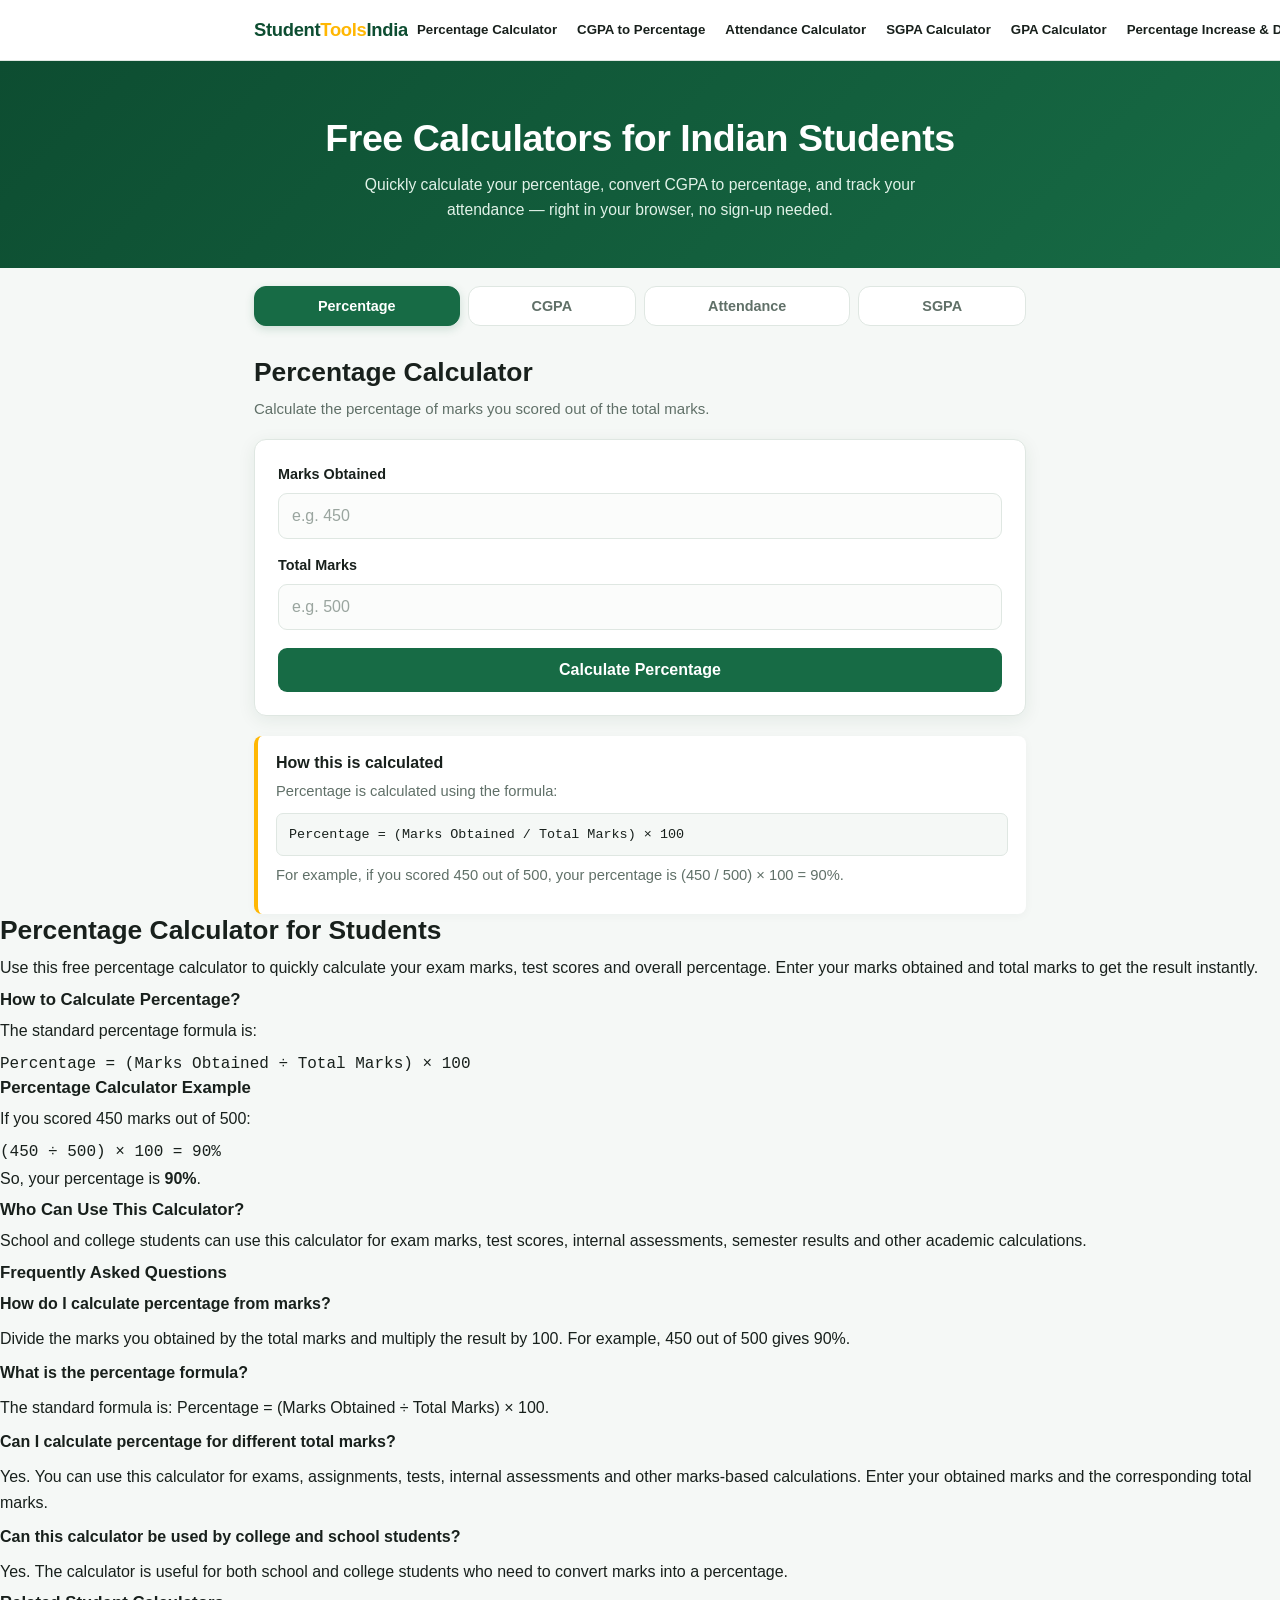
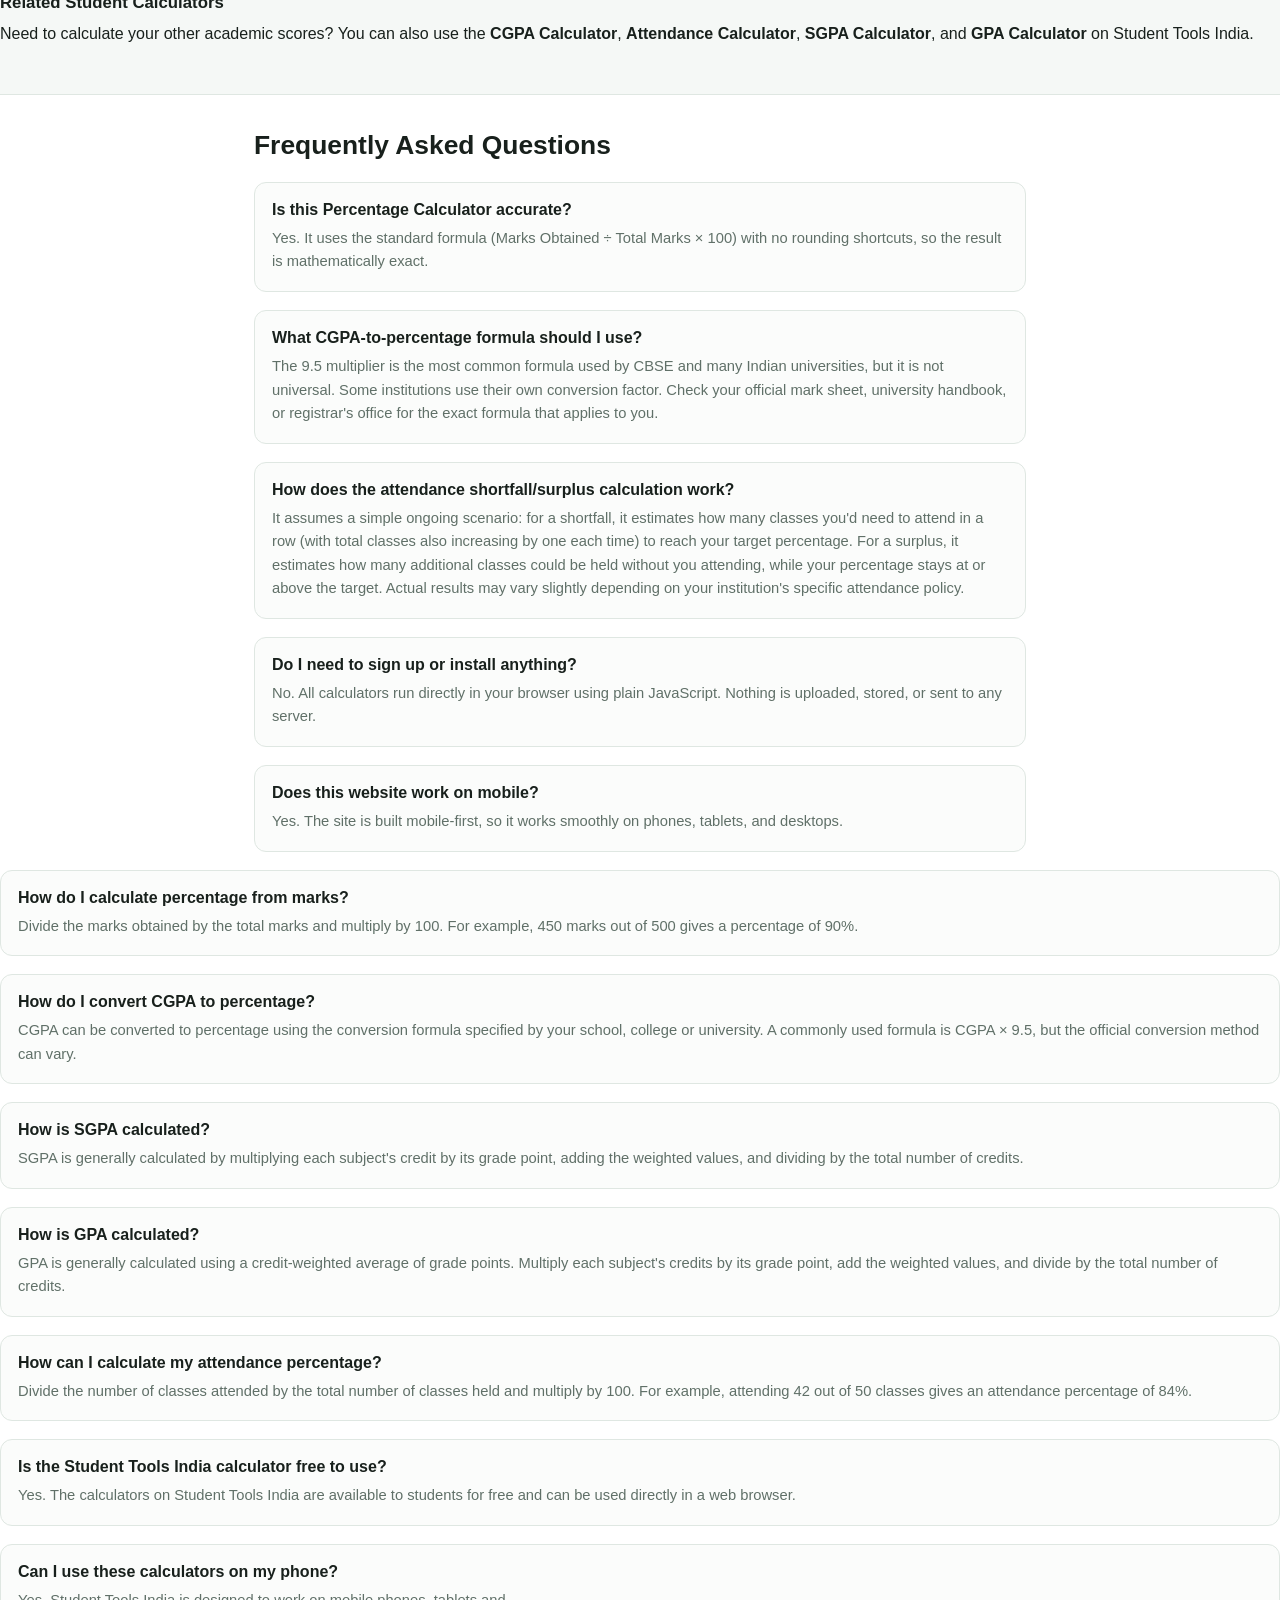
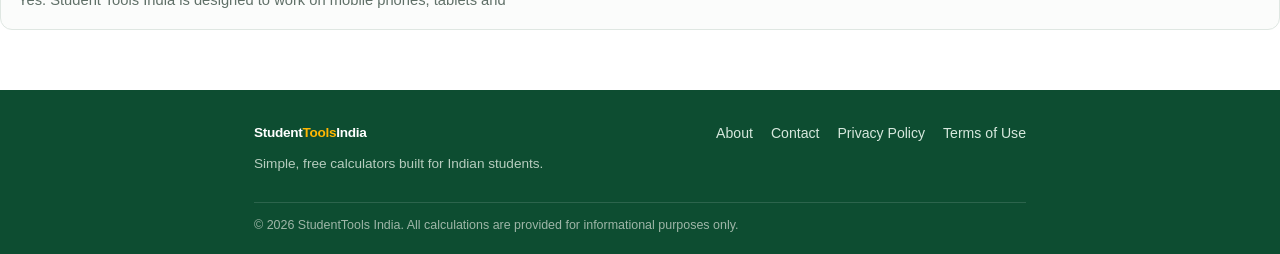
==== index.html @ c5278d35 "Add FAQs for percentage and GPA calculations Added FAQs on calculating percentages, CGPA, SGPA, GPA," ====
<!DOCTYPE html>
<html lang="en-IN">
  <!-- Google tag (gtag.js) -->
<script async src="https://www.googletagmanager.com/gtag/js?id=G-XETMCBKCVT"></script>
<script>
  window.dataLayer = window.dataLayer || [];
  function gtag(){dataLayer.push(arguments);}
  gtag('js', new Date());

  gtag('config', 'G-XETMCBKCVT');
</script>
<head>
<meta charset="UTF-8">

<meta name="google-site-verification" content="F20VXo4hJnW_EpJLJcEyKfbyJZpndtFeWtRiWm5SD2k">

<title>Student Tools India - Free Percentage, CGPA & Attendance Calculators</title>

<meta name="description" content="Free online calculators for Indian students: Percentage Calculator, CGPA to Percentage Calculator, Attendance Calculator, SGPA Calculator and GPA Calculator. Fast, accurate and mobile-friendly.">

<meta name="keywords" content="percentage calculator, CGPA calculator, CGPA to percentage, attendance calculator, SGPA calculator, GPA calculator, student tools India">

<meta name="author" content="StudentTools India">

<meta name="robots" content="index, follow">

<meta name="viewport" content="width=device-width, initial-scale=1.0">

<link rel="canonical" href="https://pawandasilawaymaker.github.io/Studenttools-India/">

<link rel="stylesheet" href="style.css?v=2">

<meta property="og:title" content="Student Tools India - Free Student Calculators">
<meta property="og:description" content="Free Percentage, CGPA, Attendance, SGPA and GPA Calculators for Indian students.">
<meta property="og:type" content="website">
<meta property="og:url" content="https://pawandasilawaymaker.github.io/Studenttools-India/">

</head>

<body>

<header class="site-header">
  <div class="container header-inner">

    <a href="#top" class="logo">
      Student<span>Tools</span>India
    </a>

    <button class="menu-toggle" id="menuToggle" aria-label="Open navigation menu" aria-expanded="false">
      <span></span>
      <span></span>
      <span></span>
    </button>

    <nav class="main-nav" id="mainNav">

      <a href="#percentage" class="nav-link" data-tool="percentage">
        Percentage Calculator
      </a>

      <a href="#cgpa" class="nav-link" data-tool="cgpa">
        CGPA to Percentage
      </a>

      <a href="#attendance" class="nav-link" data-tool="attendance">
        Attendance Calculator
      </a>

      <a href="#sgpa" class="nav-link" data-tool="sgpa">
        SGPA Calculator
      </a>

      <a href="#gpa" class="nav-link" data-tool="gpa">
        GPA Calculator
      </a>

      <a href="#percent-change" class="nav-link" data-tool="percent-change">
        Percentage Increase & Decrease
      </a>

      <a href="#faq" class="nav-link">
        FAQ
      </a>

    </nav>

  </div>
</header>
<meta charset="UTF-8">
<meta name="google-site-verification" content="F20VXo4hJnW_EpJLJcEyKfbyJZpndtFeWtRiWm5SD2k" />
<title>Student Tools India - Free Percentage, CGPA & Attendance Calculators</title>
<meta name="description" content="Free online calculators for Indian students: Percentage Calculator, CGPA to Percentage Calculator, and Attendance Calculator. F
<meta property="og:title" content="Student Tools India - Free Student Calculators">
<meta property="og:description" content="Free Percentage, CGPA and Attendance Calculators for Indian students.">
<meta property="og:type" content="website">
<meta property="og:url" content="https://pawandasilawaymaker.github.io/Studenttools-India/">
<main id="top">

  <section class="hero">
    <div class="container">
      <h1>Free Calculators for Indian Students</h1>
      <p>Quickly calculate your percentage, convert CGPA to percentage, and track your attendance — right in your browser, no sign-up needed.</p>
    </div>
  </section>

  <!-- Tool Switcher Tabs (mobile-friendly) -->
  <div class="container">
    <div class="tool-tabs" role="tablist" aria-label="Choose a calculator">
      <button class="tool-tab active" data-tool="percentage" role="tab" aria-selected="true">Percentage</button>
      <button class="tool-tab" data-tool="cgpa" role="tab" aria-selected="false">CGPA</button>
      <button class="tool-tab" data-tool="attendance" role="tab" aria-selected="false">Attendance</button>
    <button class="tool-tab" data-tool="sgpa" role="tab" aria-selected="false">SGPA</button>
    </div>
  </div>

  <!-- ================= PERCENTAGE CALCULATOR ================= -->
  <section id="percentage" class="tool-section active" aria-labelledby="percentage-heading">
    <div class="container">
      <h2 id="percentage-heading">Percentage Calculator</h2>
      <p class="tool-sub">Calculate the percentage of marks you scored out of the total marks.</p>

      <form id="percentageForm" class="calc-form" novalidate>
        <div class="form-group">
          <label for="obtainedMarks">Marks Obtained</label>
          <input type="number" id="obtainedMarks" inputmode="decimal" placeholder="e.g. 450" step="any" required>
        </div>
        <div class="form-group">
          <label for="totalMarks">Total Marks</label>
          <input type="number" id="totalMarks" inputmode="decimal" placeholder="e.g. 500" step="any" required>
        </div>
        <button type="submit" class="btn-primary">Calculate Percentage</button>
      </form>

      <div id="percentageResult" class="result-box" hidden></div>
      <p id="percentageError" class="error-text" hidden></p>

      <div class="explanation">
        <h3>How this is calculated</h3>
        <p>Percentage is calculated using the formula:</p>
        <pre>Percentage = (Marks Obtained / Total Marks) × 100</pre>
        <p>For example, if you scored 450 out of 500, your percentage is (450 / 500) × 100 = 90%.</p>
      </div>
    </div>
    <section class="seo-content">
  <h2>Percentage Calculator for Students</h2>

  <p>
    Use this free percentage calculator to quickly calculate your exam marks,
    test scores and overall percentage. Enter your marks obtained and total
    marks to get the result instantly.
  </p>

  <h3>How to Calculate Percentage?</h3>

  <p>
    The standard percentage formula is:
  </p>

  <pre>Percentage = (Marks Obtained ÷ Total Marks) × 100</pre>

  <h3>Percentage Calculator Example</h3>

  <p>
    If you scored 450 marks out of 500:
  </p>

  <pre>(450 ÷ 500) × 100 = 90%</pre>

  <p>
    So, your percentage is <strong>90%</strong>.
  </p>

  <h3>Who Can Use This Calculator?</h3>

  <p>
    School and college students can use this calculator for exam marks,
    test scores, internal assessments, semester results and other academic
    calculations.
  </p>
      <h3>Frequently Asked Questions</h3>

<p><strong>How do I calculate percentage from marks?</strong></p>
<p>Divide the marks you obtained by the total marks and multiply the result by 100. For example, 450 out of 500 gives 90%.</p>

<p><strong>What is the percentage formula?</strong></p>
<p>The standard formula is: Percentage = (Marks Obtained ÷ Total Marks) × 100.</p>

<p><strong>Can I calculate percentage for different total marks?</strong></p>
<p>Yes. You can use this calculator for exams, assignments, tests, internal assessments and other marks-based calculations. Enter your obtained marks and the corresponding total marks.</p>

<p><strong>Can this calculator be used by college and school students?</strong></p>
<p>Yes. The calculator is useful for both school and college students who need to convert marks into a percentage.</p>

<h3>Related Student Calculators</h3>

<p>
Need to calculate your other academic scores?
You can also use the
<strong>CGPA Calculator</strong>,
<strong>Attendance Calculator</strong>,
<strong>SGPA Calculator</strong>, and
<strong>GPA Calculator</strong>
on Student Tools India.
</p>
    </section>
  </section>

  <!-- ================= CGPA TO PERCENTAGE ================= -->
  <section id="cgpa" class="tool-section" aria-labelledby="cgpa-heading">
    <div class="container">
      <h2 id="cgpa-heading">CGPA to Percentage Calculator</h2>
      <p class="tool-sub">Convert your CGPA (on a 10-point scale) into an equivalent percentage.</p>

      <form id="cgpaForm" class="calc-form" novalidate>
        <div class="form-group">
          <label for="cgpaValue">CGPA (0 - 10)</label>
          <input type="number" id="cgpaValue" inputmode="decimal" placeholder="e.g. 8.4" step="any" required>
        </div>
        <div class="form-group">
          <label for="cgpaMultiplier">Conversion Factor (optional)</label>
          <input type="number" id="cgpaMultiplier" inputmode="decimal" placeholder="Default: 9.5" step="any">
          <small class="field-hint">Most Indian universities (including CBSE) use 9.5. Check your institution's official formula if unsure.</small>
        </div>
        <button type="submit" class="btn-primary">Convert to Percentage</button>
      </form>

      <div id="cgpaResult" class="result-box" hidden></div>
      <p id="cgpaError" class="error-text" hidden></p>

      <div class="explanation">
        <h3>How this is calculated</h3>
        <p>The most commonly used formula (used by CBSE and many Indian universities) is:</p>
        <pre>Percentage = CGPA × 9.5</pre>
        <p>For example, a CGPA of 8.4 converts to 8.4 × 9.5 = 79.8%.</p>
        <p><strong>Note:</strong> Some universities use a different conversion factor (e.g. 9.0 or 10). Always confirm the exact formula with your institution before using the result for official purposes.</p>
      </div>
    </div>
    <section class="seo-content">
  <h2>CGPA to Percentage Calculator for Indian Students</h2>

  <p>
    Use this free CGPA to percentage calculator to convert your CGPA into
    an equivalent percentage quickly. Enter your CGPA and conversion factor
    to get your result instantly.
  </p>

  <h3>How to Convert CGPA to Percentage?</h3>

  <p>
    A commonly used conversion formula is:
  </p>

  <pre>Percentage = CGPA × Conversion Factor</pre>

  <h3>Example</h3>

  <p>
    If your CGPA is 8.4 and the conversion factor is 9.5:
  </p>

  <pre>8.4 × 9.5 = 79.8%</pre>

  <p>
    Your calculated percentage is <strong>79.8%</strong>.
  </p>

  <h3>Important Note for Students</h3>

  <p>
    CGPA conversion rules can differ between universities, colleges and
    education boards. Always check your institution's official conversion
    formula before using the result for admission, scholarships or other
    official purposes.
  </p>
    <h3>CGPA vs GPA: What Is the Difference?</h3>

<p>
CGPA usually represents a student's cumulative grade-point performance
across multiple semesters, while GPA is a more general term for grade-point
average. The exact meaning and calculation method can vary by institution.
</p>

<h3>Frequently Asked Questions</h3>

<p><strong>How do I convert CGPA to percentage?</strong></p>
<p>
Enter your CGPA and the conversion factor used by your institution.
For example, with a 9.5 conversion factor, a CGPA of 8.4 gives
8.4 × 9.5 = 79.8%.
</p>

<p><strong>Is CGPA × 9.5 valid for every university?</strong></p>
<p>
No. Conversion rules can differ between universities, colleges and
education boards. Always check the official conversion formula provided
by your institution before using the percentage for admissions or other
official purposes.
</p>

<p><strong>What is a good CGPA?</strong></p>
<p>
A good CGPA depends on your course, university, grading system and the
purpose for which you are using it. Instead of relying on one universal
number, check your institution's grading and eligibility requirements.
</p>

<p><strong>Can I use this calculator for college applications?</strong></p>
<p>
You can use it for a quick estimate, but for an official application,
admission, scholarship or academic document, use the conversion method
specified by the relevant institution.
</p>

<h3>Related Student Calculators</h3>

<p>
You can also use the Percentage Calculator, Attendance Calculator,
SGPA Calculator and GPA Calculator available on Student Tools India
for other academic calculations.
</p>  
    </section>
  </section>

  <!-- ================= ATTENDANCE CALCULATOR ================= -->
  <section id="attendance" class="tool-section" aria-labelledby="attendance-heading">
    <div class="container">
      <h2 id="attendance-heading">Attendance Calculator</h2>
      <p class="tool-sub">Check your current attendance percentage, and find out how many classes you can safely miss or need to attend.</p>

      <form id="attendanceForm" class="calc-form" novalidate>
        <div class="form-group">
          <label for="classesAttended">Classes Attended</label>
          <input type="number" id="classesAttended" inputmode="numeric" placeholder="e.g. 42" step="1" min="0" required>
        </div>
        <div class="form-group">
          <label for="classesHeld">Total Classes Held So Far</label>
          <input type="number" id="classesHeld" inputmode="numeric" placeholder="e.g. 50" step="1" min="0" required>
        </div>
        <div class="form-group">
          <label for="requiredPercent">Required Attendance %</label>
          <input type="number" id="requiredPercent" inputmode="decimal" placeholder="e.g. 75" step="any" min="1" max="100" required>
        </div>
        <button type="submit" class="btn-primary">Calculate Attendance</button>
      </form>

      <div id="attendanceResult" class="result-box" hidden></div>
      <p id="attendanceError" class="error-text" hidden></p>

      <div class="explanation">
        <h3>How this is calculated</h3>
        <p>Current attendance percentage:</p>
        <pre>Attendance % = (Classes Attended / Classes Held) × 100</pre>
        <p>If your attendance is below the required percentage, we calculate how many <em>consecutive future classes</em> you'd need to attend (assuming you attend all of them) to reach the requirement.</p>
        <p>If your attendance is already at or above the requirement, we calculate how many future classes you could skip while still staying at or above the requirement (assuming the total number of classes keeps increasing).</p>
      </div>
    </div>
    <section class="seo-content">
  <h2>Attendance Calculator for College Students</h2>

  <p>
    Use this free attendance calculator to calculate your current attendance
    percentage and find out how many classes you need to attend to reach your
    required attendance percentage.
  </p>

  <h3>How to Calculate Attendance Percentage?</h3>

  <p>
    The standard attendance formula is:
  </p>

  <pre>Attendance % = (Classes Attended ÷ Total Classes) × 100</pre>

  <h3>Attendance Calculator Example</h3>

  <p>
    If you attended 42 classes out of 50:
  </p>

  <pre>(42 ÷ 50) × 100 = 84%</pre>

  <p>
    Your current attendance is <strong>84%</strong>.
  </p>

  <h3>How Many Classes Can I Miss?</h3>

  <p>
    Enter your current attendance and required percentage to estimate how many
    future classes you can miss while staying above your target attendance.
    The result is an estimate and actual college attendance policies may vary.
  </p>

  <h3>How Many Classes Do I Need to Attend?</h3>

  <p>
    If your attendance is below the required percentage, the calculator
    estimates the number of consecutive classes you need to attend to reach
    your target.
  </p>
<h3>What Attendance Percentage Is Usually Required?</h3>

<p>
Many colleges and universities use a minimum attendance requirement such as
75%, but the actual requirement can vary by institution, course and academic
rules. Always check your college's official attendance policy.
</p>

<h3>How Many Classes Do I Need to Attend?</h3>

<p>
If your current attendance is below the required percentage, you generally
need to attend additional consecutive classes to bring your attendance up to
the target. The calculator estimates this based on the classes already held
and your required attendance percentage.
</p>

<h3>How Many Classes Can I Miss?</h3>

<p>
If your current attendance is already above the required percentage, the
calculator can estimate how many future classes you may be able to miss while
remaining at or above your target. Actual attendance rules may differ by
college or university.
</p>

<h3>Frequently Asked Questions</h3>

<p><strong>How is attendance percentage calculated?</strong></p>
<p>
Attendance percentage is calculated by dividing classes attended by total
classes held and multiplying by 100.
</p>

<p><strong>Can I use this calculator for a 75% attendance requirement?</strong></p>
<p>
Yes. Enter your current classes attended, total classes held and set the
required attendance percentage to 75% if that is the requirement specified
by your institution.
</p>

<p><strong>What if my attendance is below the required percentage?</strong></p>
<p>
The calculator estimates how many consecutive future classes you need to
attend to reach your target. The result is an estimate based on the numbers
you enter.
</p>

<p><strong>Can I calculate how many classes I can miss?</strong></p>
<p>
Yes. If your current attendance is above your target, the calculator can
estimate the number of future classes you may be able to miss while staying
at or above the required percentage.
</p>

<h3>Related Student Calculators</h3>

<p>
You can also use the Percentage Calculator, CGPA Calculator, SGPA Calculator
and GPA Calculator on Student Tools India for other academic calculations.
</p>
    </section>
  </section>
<!-- ================= SGPA CALCULATOR ================= -->
<section id="sgpa" class="tool-section" aria-labelledby="sgpa-heading">
  <div class="container">
    <h2 id="sgpa-heading">SGPA Calculator</h2>
    <p class="tool-sub">
      Calculate your Semester Grade Point Average (SGPA) using subject credits and grade points.
    </p>

    <form id="sgpaForm" class="calc-form" novalidate>
      <div id="sgpaSubjects">
        <div class="form-group sgpa-subject">
          <label>Subject 1</label>
          <input type="number" class="subject-credit" placeholder="Credits" min="0" step="any" required>
          <input type="number" class="subject-grade" placeholder="Grade Point" min="0" max="10" step="any" required>
        </div>

        <div class="form-group sgpa-subject">
          <label>Subject 2</label>
          <input type="number" class="subject-credit" placeholder="Credits" min="0" step="any" required>
          <input type="number" class="subject-grade" placeholder="Grade Point" min="0" max="10" step="any" required>
        </div>

        <div class="form-group sgpa-subject">
          <label>Subject 3</label>
          <input type="number" class="subject-credit" placeholder="Credits" min="0" step="any" required>
          <input type="number" class="subject-grade" placeholder="Grade Point" min="0" max="10" step="any" required>
        </div>
      </div>
<button type="button" id="addSgpaSubject" class="btn-primary">+ Add Subject</button>
      <button type="submit" class="btn-primary">Calculate SGPA</button>
    </form>

    <div id="sgpaResult" class="result-box" hidden></div>
    <p id="sgpaError" class="error-text" hidden></p>

    <div class="explanation">
      <h3>How SGPA is calculated</h3>
      <p>SGPA is calculated using the credit-weighted average of grade points:</p>
      <pre>SGPA = Σ(Credit × Grade Point) ÷ Σ(Credits)</pre>
      <p>
        Enter the credit and grade point for each subject to calculate your semester SGPA.
      </p>
    </div>
  </div>
  <section class="seo-content">
  <h2>SGPA Calculator for College Students</h2>

  <p>
    Use this free SGPA calculator to calculate your Semester Grade Point
    Average using subject credits and grade points.
  </p>

  <h3>How is SGPA Calculated?</h3>

  <p>
    SGPA is calculated using a credit-weighted average of the grade points
    earned in each subject.
  </p>

  <pre>SGPA = Σ(Credit × Grade Point) ÷ Σ(Credits)</pre>

  <h3>SGPA Calculator Example</h3>

  <p>
    Enter the credits and grade points for each subject. The calculator
    multiplies each subject's credits by its grade point, adds the results,
    and divides the total by the sum of all credits.
  </p>

  <h3>Why is SGPA Important?</h3>

  <p>
    SGPA helps students understand their academic performance during a
    semester. Universities may use different grading and conversion rules,
    so always check your institution's official guidelines when required.
  </p>
   <h3>SGPA Calculator Example</h3>

<p>
Suppose you have three subjects:
</p>

<pre>
Subject 1: 4 credits × 8 grade points = 32
Subject 2: 3 credits × 9 grade points = 27
Subject 3: 3 credits × 7 grade points = 21

Total weighted points = 80
Total credits = 10

SGPA = 80 ÷ 10 = 8.0
</pre>

<p>
So, the SGPA in this example is <strong>8.0</strong>.
</p>

<h3>SGPA vs CGPA</h3>

<p>
SGPA normally represents your performance in one semester, while CGPA
generally represents your cumulative performance across multiple semesters.
The exact rules can vary by university.
</p>

<h3>Frequently Asked Questions</h3>

<p><strong>What does SGPA stand for?</strong></p>
<p>
SGPA stands for Semester Grade Point Average.
</p>

<p><strong>How is SGPA calculated?</strong></p>
<p>
SGPA is generally calculated by multiplying each subject's credits by its
grade point, adding the results, and dividing by the total number of credits.
</p>

<p><strong>Is SGPA the same as CGPA?</strong></p>
<p>
No. SGPA normally refers to one semester, while CGPA generally represents
cumulative performance across multiple semesters.
</p>

<p><strong>Can SGPA be converted to percentage?</strong></p>
<p>
There is no single conversion formula for every university. For an official
percentage, follow the conversion method specified by your institution.
</p>

<h3>Related Student Calculators</h3>

<p>
You can also use the CGPA Calculator, GPA Calculator, Percentage Calculator
and Attendance Calculator on Student Tools India.
</p> 
</section>
</section>
 <!-- ================= GPA CALCULATOR ================= -->
<section id="gpa" class="tool-section" aria-labelledby="gpa-heading">
  <div class="container">
    <h2 id="gpa-heading">GPA Calculator</h2>
    <p class="tool-sub">
      Calculate your GPA using your subjects, credits, and grade points.
    </p>

    <form id="gpaForm" class="calc-form" novalidate>
      <div id="gpaSubjects">

        <div class="form-group gpa-subject">
          <label>Subject 1</label>
          <input type="number" class="gpa-credit" placeholder="Credits" min="0" step="any" required>
          <input type="number" class="gpa-grade" placeholder="Grade Point" min="0" max="4" step="any" required>
        </div>

        <div class="form-group gpa-subject">
          <label>Subject 2</label>
          <input type="number" class="gpa-credit" placeholder="Credits" min="0" step="any" required>
          <input type="number" class="gpa-grade" placeholder="Grade Point" min="0" max="4" step="any" required>
        </div>

        <div class="form-group gpa-subject">
          <label>Subject 3</label>
          <input type="number" class="gpa-credit" placeholder="Credits" min="0" step="any" required>
          <input type="number" class="gpa-grade" placeholder="Grade Point" min="0" max="4" step="any" required>
        </div>

      </div>

      <button type="button" id="addGpaSubject" class="btn-primary">+ Add Subject</button>
      <button type="submit" class="btn-primary">Calculate GPA</button>
    </form>

    <div id="gpaResult" class="result-box" hidden></div>
    <p id="gpaError" class="error-text" hidden></p>

    <div class="explanation">
      <h3>How GPA is calculated</h3>
      <p>GPA is calculated using the credit-weighted average of grade points:</p>
      <pre>GPA = Σ(Credit × Grade Point) ÷ Σ(Credits)</pre>
    </div>
  </div>
  <section class="seo-content">
  <h2>GPA Calculator for Students</h2>

  <p>
    Use this free GPA calculator to calculate your Grade Point Average using
    subject credits and grade points. Enter the details for each subject to
    get your GPA instantly.
  </p>

  <h3>How is GPA Calculated?</h3>

  <p>
    GPA is calculated using the credit-weighted average of your grade points.
  </p>

  <pre>GPA = Σ(Credit × Grade Point) ÷ Σ(Credits)</pre>

  <h3>How to Calculate GPA?</h3>

  <p>
    Enter the credit value and grade point for each subject. The calculator
    multiplies each credit by its corresponding grade point, adds all the
    weighted values, and divides the total by the total number of credits.
  </p>

  <h3>Why is GPA Important?</h3>

  <p>
    GPA is commonly used to represent a student's academic performance.
    Grading scales and calculation methods can vary between institutions,
    so check your college or university's official guidelines when using GPA
    for academic or admission purposes.
  </p>
    <h3>GPA Calculator Example</h3>

<p>
Suppose a student has three subjects with the following credits and grade
points:
</p>

<pre>
Subject 1: 4 credits × 8 grade points = 32
Subject 2: 3 credits × 9 grade points = 27
Subject 3: 3 credits × 7 grade points = 21

Total weighted points = 80
Total credits = 10

GPA = 80 ÷ 10 = 8.0
</pre>

<p>
In this example, the student's GPA is <strong>8.0</strong>.
The actual GPA depends on the credit and grade-point system used by the
institution.
</p>

<h3>GPA vs SGPA vs CGPA</h3>

<p>
GPA is a general measure of grade-point performance. SGPA usually refers
to grade-point performance for a particular semester, while CGPA generally
represents cumulative performance across multiple semesters. Terminology
and calculation methods can vary between institutions.
</p>

<h3>Frequently Asked Questions</h3>

<p><strong>How is GPA calculated?</strong></p>
<p>
GPA is generally calculated using a credit-weighted average of grade points.
Multiply each subject's credits by its grade point, add the weighted values,
and divide by the total number of credits.
</p>

<p><strong>What is a good GPA?</strong></p>
<p>
A good GPA depends on your institution, grading scale, course and academic
requirements. Check your college or university's official grading system
for the relevant benchmark.
</p>

<p><strong>Is GPA the same as SGPA?</strong></p>
<p>
Not necessarily. SGPA generally refers to performance during a particular
semester, while GPA can be used more generally. Institutions may define
and calculate these terms differently.
</p>

<p><strong>Can GPA be converted to percentage?</strong></p>
<p>
GPA-to-percentage conversion is not universal. Different universities and
grading systems may use different conversion rules, so use the official
formula provided by your institution when an exact conversion is required.
</p>

<h3>Related Student Calculators</h3>

<p>
You can also use the SGPA Calculator, CGPA Calculator, Percentage Calculator
and Attendance Calculator on Student Tools India for other academic
calculations.
</p>
  </section>
</section> 
  <!-- ================= PERCENTAGE INCREASE / DECREASE ================= -->
<section id="percent-change" class="tool-section" aria-labelledby="percent-change-heading">
  <div class="container">
    <h2 id="percent-change-heading">Percentage Increase & Decrease Calculator</h2>

    <p class="tool-sub">
      Calculate the percentage increase or decrease between two numbers.
    </p>

    <form id="percentChangeForm" class="calc-form" novalidate>

      <div class="form-group">
        <label for="oldValue">Original Value</label>
        <input
          type="number"
          id="oldValue"
          inputmode="decimal"
          placeholder="e.g. 500"
          step="any"
          required
        >
      </div>

      <div class="form-group">
        <label for="newValue">New Value</label>
        <input
          type="number"
          id="newValue"
          inputmode="decimal"
          placeholder="e.g. 600"
          step="any"
          required
        >
      </div>

      <button type="submit" class="btn-primary">
        Calculate Change
      </button>

    </form>

    <div id="percentChangeResult" class="result-box" hidden></div>
    <p id="percentChangeError" class="error-text" hidden></p>

    <div class="explanation">
      <h3>How it is calculated</h3>
      <pre>
Percentage Change = ((New Value - Original Value) / Original Value) × 100
      </pre>
      <p>
        A positive result means an increase, while a negative result means a decrease.
      </p>
    </div>
  </div>
  <section class="seo-content">
  <h2>Percentage Increase and Decrease Calculator</h2>

  <p>
    Use this free percentage change calculator to calculate the percentage
    increase or decrease between an original value and a new value.
  </p>

  <h3>How to Calculate Percentage Change?</h3>

  <p>
    The standard formula is:
  </p>

  <pre>
Percentage Change = ((New Value - Original Value) ÷ Original Value) × 100
  </pre>

  <h3>Example of Percentage Increase</h3>

  <p>
    If a value increases from 500 to 600:
  </p>

  <pre>
((600 - 500) ÷ 500) × 100 = 20%
  </pre>

  <p>
    This means the value increased by <strong>20%</strong>.
  </p>

  <h3>Example of Percentage Decrease</h3>

  <p>
    If a value decreases from 600 to 500:
  </p>

  <pre>
((500 - 600) ÷ 600) × 100 = -16.67%
  </pre>

  <p>
    The negative result indicates a decrease of approximately
    <strong>16.67%</strong>.
  </p>

  <h3>Where Can This Calculator Be Used?</h3>

  <p>
    Students can use it to compare marks, scores, prices, test results,
    expenses and other numerical values.
  </p>
    <h3>How Does Percentage Increase Work?</h3>

<p>
Percentage increase shows how much a value has increased compared with its
original value. Subtract the original value from the new value, divide the
result by the original value, and multiply by 100.
</p>

<h3>How Does Percentage Decrease Work?</h3>

<p>
Percentage decrease shows how much a value has decreased compared with its
original value. Subtract the original value from the new value, divide the
result by the original value, and multiply by 100. A negative percentage
change indicates a decrease.
</p>

<h3>Frequently Asked Questions</h3>

<p><strong>How do I calculate percentage increase?</strong></p>
<p>
Subtract the original value from the new value, divide the difference by the
original value, and multiply by 100. For example, an increase from 500 to 600
is a 20% increase.
</p>

<p><strong>How do I calculate percentage decrease?</strong></p>
<p>
Subtract the original value from the new value, divide the difference by the
original value, and multiply by 100. For example, a decrease from 600 to 500
is approximately a 16.67% decrease.
</p>

<p><strong>What is the difference between percentage change and percentage
difference?</strong></p>
<p>
Percentage change normally compares a new value with an original value,
while percentage difference is commonly used to compare two values without
treating either one as the starting value. The appropriate formula depends
on the situation.
</p>

<p><strong>Can I use this calculator for marks, prices or scores?</strong></p>
<p>
Yes. You can use the calculator to estimate percentage increases or
decreases in marks, prices, scores, measurements and other numerical values.
</p>

<h3>Related Student Calculators</h3>

<p>
You can also use the Percentage Calculator, CGPA Calculator, Attendance
Calculator, SGPA Calculator and GPA Calculator on Student Tools India for
other academic calculations.
</p>
  </section>
</section>
  <!-- ================= FAQ ================= -->
  <section id="faq" class="faq-section">
    <div class="container">
      <h2>Frequently Asked Questions</h2>

      <div class="faq-item">
        <h3>Is this Percentage Calculator accurate?</h3>
        <p>Yes. It uses the standard formula (Marks Obtained ÷ Total Marks × 100) with no rounding shortcuts, so the result is mathematically exact.</p>
      </div>

      <div class="faq-item">
        <h3>What CGPA-to-percentage formula should I use?</h3>
        <p>The 9.5 multiplier is the most common formula used by CBSE and many Indian universities, but it is not universal. Some institutions use their own conversion factor. Check your official mark sheet, university handbook, or registrar's office for the exact formula that applies to you.</p>
      </div>

      <div class="faq-item">
        <h3>How does the attendance shortfall/surplus calculation work?</h3>
        <p>It assumes a simple ongoing scenario: for a shortfall, it estimates how many classes you'd need to attend in a row (with total classes also increasing by one each time) to reach your target percentage. For a surplus, it estimates how many additional classes could be held without you attending, while your percentage stays at or above the target. Actual results may vary slightly depending on your institution's specific attendance policy.</p>
      </div>

      <div class="faq-item">
        <h3>Do I need to sign up or install anything?</h3>
        <p>No. All calculators run directly in your browser using plain JavaScript. Nothing is uploaded, stored, or sent to any server.</p>
      </div>

      <div class="faq-item">
        <h3>Does this website work on mobile?</h3>
        <p>Yes. The site is built mobile-first, so it works smoothly on phones, tablets, and desktops.</p>
      </div>
    </div>
    <div class="faq-item">
  <h3>How do I calculate percentage from marks?</h3>
  <p>
    Divide the marks obtained by the total marks and multiply by 100.
    For example, 450 marks out of 500 gives a percentage of 90%.
  </p>
</div>

<div class="faq-item">
  <h3>How do I convert CGPA to percentage?</h3>
  <p>
    CGPA can be converted to percentage using the conversion formula
    specified by your school, college or university. A commonly used
    formula is CGPA × 9.5, but the official conversion method can vary.
  </p>
</div>

<div class="faq-item">
  <h3>How is SGPA calculated?</h3>
  <p>
    SGPA is generally calculated by multiplying each subject's credit by
    its grade point, adding the weighted values, and dividing by the total
    number of credits.
  </p>
</div>

<div class="faq-item">
  <h3>How is GPA calculated?</h3>
  <p>
    GPA is generally calculated using a credit-weighted average of grade
    points. Multiply each subject's credits by its grade point, add the
    weighted values, and divide by the total number of credits.
  </p>
</div>

<div class="faq-item">
  <h3>How can I calculate my attendance percentage?</h3>
  <p>
    Divide the number of classes attended by the total number of classes
    held and multiply by 100. For example, attending 42 out of 50 classes
    gives an attendance percentage of 84%.
  </p>
</div>

<div class="faq-item">
  <h3>Is the Student Tools India calculator free to use?</h3>
  <p>
    Yes. The calculators on Student Tools India are available to students
    for free and can be used directly in a web browser.
  </p>
</div>

<div class="faq-item">
  <h3>Can I use these calculators on my phone?</h3>
  <p>
    Yes. Student Tools India is designed to work on mobile phones, tablets
    and
  </section>

</main>

<footer class="site-footer">
  <div class="container footer-inner">
    <div class="footer-brand">
      <p class="logo">Student<span>Tools</span>India</p>
      <p>Simple, free calculators built for Indian students.</p>
    </div>
    <nav class="footer-links" aria-label="Footer navigation">
      <a href="about.html">About</a>
      <a href="contact.html">Contact</a>
      <a href="privacy.html">Privacy Policy</a>
      <a href="terms.html">Terms of Use</a>
    </nav>
  </div>
  <div class="container">
    <p class="copyright">&copy; <span id="year"></span> StudentTools India. All calculations are provided for informational purposes only.</p>
  </div>
</footer>

<script src="script.js"></script>
</body>
</html>
---- style.css ----
/* ============ RESET & BASE ============ */
* {
  box-sizing: border-box;
  margin: 0;
  padding: 0;
}

:root {
  --color-primary: #176b45;
  --color-primary-dark: #0d4d31;
  --color-primary-light: #eaf7f0;
  --color-accent: #ffb703;
  --color-bg: #f5f8f6;
  --color-surface: #ffffff;
  --color-text: #18201c;
  --color-text-light: #607068;
  --color-border: #dfe7e2;
  --color-error: #c0392b;
  --color-success: #176b45;
  --radius: 12px;
  --shadow: 0 4px 18px rgba(20, 60, 40, 0.08);
  --shadow-hover: 0 8px 26px rgba(20, 60, 40, 0.13);
  --max-width: 820px;
  --font-base: -apple-system, BlinkMacSystemFont, "Segoe UI", Roboto, Helvetica, Arial, sans-serif;
}

html {
  -webkit-text-size-adjust: 100%;
  scroll-behavior: smooth;
}

body {
  font-family: var(--font-base);
  background: var(--color-bg);
  color: var(--color-text);
  line-height: 1.6;
  font-size: 16px;
}

.container {
  width: 100%;
  max-width: var(--max-width);
  margin: 0 auto;
  padding: 0 16px;
}

h1,
h2,
h3 {
  line-height: 1.25;
  color: var(--color-text);
}

h1 {
  font-size: 1.8rem;
  margin-bottom: 10px;
}

h2 {
  font-size: 1.45rem;
  margin-bottom: 8px;
}

h3 {
  font-size: 1.05rem;
  margin-bottom: 7px;
}

p {
  margin-bottom: 9px;
}

a {
  color: var(--color-primary);
  text-decoration: none;
}

a:hover {
  text-decoration: underline;
}

/* ============ HEADER / NAV ============ */

.site-header {
  background: rgba(255, 255, 255, 0.97);
  border-bottom: 1px solid var(--color-border);
  position: sticky;
  top: 0;
  z-index: 1000;
  backdrop-filter: blur(8px);
}

.header-inner {
  display: flex;
  align-items: center;
  justify-content: space-between;
  min-height: 60px;
  position: relative;
}

.logo {
  font-weight: 800;
  font-size: 1.15rem;
  color: var(--color-primary-dark);
  letter-spacing: -0.3px;
}

.logo span {
  color: var(--color-accent);
}

.menu-toggle {
  display: flex;
  flex-direction: column;
  justify-content: space-between;
  width: 26px;
  height: 20px;
  background: none;
  border: none;
  cursor: pointer;
  padding: 0;
}

.menu-toggle span {
  display: block;
  height: 2.5px;
  width: 100%;
  background: var(--color-text);
  border-radius: 4px;
}

.main-nav {
  display: none;
  position: absolute;
  top: 60px;
  left: 0;
  right: 0;
  background: var(--color-surface);
  border-bottom: 1px solid var(--color-border);
  box-shadow: var(--shadow);
  flex-direction: column;
  padding: 8px 0;
  max-height: 80vh;
  overflow-y: auto;
}

.main-nav.open {
  display: flex;
}

.nav-link {
  padding: 13px 16px;
  color: var(--color-text);
  font-weight: 600;
  border-bottom: 1px solid var(--color-border);
}

.nav-link:last-child {
  border-bottom: none;
}

.nav-link:hover {
  background: var(--color-primary-light);
  text-decoration: none;
  color: var(--color-primary-dark);
}

/* ============ HERO ============ */

.hero {
  background: linear-gradient(135deg, var(--color-primary-dark), var(--color-primary));
  color: #fff;
  padding: 42px 0 36px;
  text-align: center;
}

.hero h1 {
  color: #fff;
  font-size: 2rem;
  font-weight: 800;
  letter-spacing: -0.5px;
}

.hero p {
  color: #e1f2e8;
  font-size: 0.98rem;
  max-width: 590px;
  margin: 0 auto;
}

/* ============ TOOL TABS ============ */

.tool-tabs {
  display: flex;
  gap: 8px;
  margin: 18px 0;
  overflow-x: auto;
  padding-bottom: 2px;
  -webkit-overflow-scrolling: touch;
  scrollbar-width: none;
}

.tool-tabs::-webkit-scrollbar {
  display: none;
}

.tool-tab {
  flex: 1 0 auto;
  padding: 11px 15px;
  background: var(--color-surface);
  border: 1px solid var(--color-border);
  border-radius: var(--radius);
  font-size: 0.9rem;
  font-weight: 700;
  color: var(--color-text-light);
  cursor: pointer;
  white-space: nowrap;
  transition: 0.18s ease;
}

.tool-tab:hover {
  border-color: var(--color-primary);
  color: var(--color-primary);
}

.tool-tab.active {
  background: var(--color-primary);
  border-color: var(--color-primary);
  color: #fff;
  box-shadow: 0 3px 10px rgba(23, 107, 69, 0.18);
}

/* ============ TOOL SECTIONS ============ */

.tool-section {
  display: none;
  padding: 10px 0 38px;
}

.tool-section.active {
  display: block;
}

.tool-section > .container > h2 {
  font-weight: 800;
}

.tool-sub {
  color: var(--color-text-light);
  font-size: 0.94rem;
  margin-bottom: 18px;
}

/* ============ FORMS ============ */

.calc-form {
  background: var(--color-surface);
  border: 1px solid var(--color-border);
  border-radius: var(--radius);
  padding: 20px;
  box-shadow: var(--shadow);
}

.form-group {
  margin-bottom: 15px;
}

.form-group label {
  display: block;
  font-weight: 700;
  font-size: 0.9rem;
  margin-bottom: 7px;
}

.form-group input {
  width: 100%;
  padding: 13px;
  font-size: 1rem;
  border: 1px solid var(--color-border);
  border-radius: 9px;
  background: #fbfcfb;
  color: var(--color-text);
  transition: 0.15s ease;
}

.form-group input::placeholder {
  color: #9aa59f;
}

.form-group input:focus {
  outline: none;
  border-color: var(--color-primary);
  background: #fff;
  box-shadow: 0 0 0 3px rgba(23, 107, 69, 0.1);
}

.field-hint {
  display: block;
  color: var(--color-text-light);
  font-size: 0.78rem;
  margin-top: 5px;
}

/* ============ BUTTONS ============ */

.btn-primary {
  width: 100%;
  padding: 13px 16px;
  margin-top: 3px;
  background: var(--color-primary);
  color: #fff;
  font-size: 1rem;
  font-weight: 700;
  border: none;
  border-radius: 9px;
  cursor: pointer;
  transition: 0.18s ease;
}

.btn-primary:hover {
  background: var(--color-primary-dark);
  box-shadow: 0 5px 14px rgba(23, 107, 69, 0.18);
}

.btn-primary:active {
  transform: translateY(1px);
}

/* ============ RESULTS & ERRORS ============ */

.result-box {
  margin-top: 16px;
  background: var(--color-primary-light);
  border: 1px solid #b9dfca;
  border-radius: var(--radius);
  padding: 17px;
  box-shadow: 0 3px 12px rgba(23, 107, 69, 0.06);
}

.result-box h3 {
  color: var(--color-success);
  margin-bottom: 8px;
}

.result-box .result-line {
  display: flex;
  justify-content: space-between;
  gap: 12px;
  padding: 5px 0;
  font-size: 0.95rem;
  border-bottom: 1px dashed #cfe3d7;
}

.result-box .result-line:last-child {
  border-bottom: none;
}

.result-box .result-line strong {
  color: var(--color-primary-dark);
}

.error-text {
  margin-top: 12px;
  background: #fdecea;
  border: 1px solid #f3b8b1;
  color: var(--color-error);
  padding: 12px 14px;
  border-radius: 9px;
  font-size: 0.9rem;
}

/* ============ EXPLANATION ============ */

.explanation {
  margin-top: 20px;
  padding: 17px 18px;
  background: var(--color-surface);
  border-left: 4px solid var(--color-accent);
  border-radius: 8px;
  font-size: 0.92rem;
  color: var(--color-text-light);
  box-shadow: 0 2px 10px rgba(20, 60, 40, 0.04);
}

.explanation h3 {
  color: var(--color-text);
  font-size: 1rem;
}

.explanation pre {
  background: var(--color-bg);
  padding: 10px 12px;
  border-radius: 7px;
  font-size: 0.84rem;
  overflow-x: auto;
  margin: 8px 0;
  color: var(--color-text);
  border: 1px solid var(--color-border);
}

/* ============ FAQ ============ */

.faq-section {
  background: var(--color-surface);
  border-top: 1px solid var(--color-border);
  padding: 34px 0 42px;
}

.faq-section h2 {
  font-weight: 800;
  margin-bottom: 20px;
}

.faq-item {
  margin-bottom: 18px;
  padding: 17px;
  border: 1px solid var(--color-border);
  border-radius: var(--radius);
  background: #fbfcfb;
}

.faq-item h3 {
  font-size: 1rem;
  color: var(--color-text);
}

.faq-item p {
  color: var(--color-text-light);
  font-size: 0.92rem;
  margin-bottom: 0;
}

/* ============ FOOTER ============ */

.site-footer {
  background: var(--color-primary-dark);
  color: #cfe3d6;
  padding: 32px 0 18px;
  font-size: 0.88rem;
}

.footer-inner {
  display: flex;
  flex-direction: column;
  gap: 18px;
  margin-bottom: 18px;
}

.footer-brand .logo {
  color: #fff;
}

.footer-brand .logo span {
  color: var(--color-accent);
}

.footer-brand p {
  color: #b7cdbf;
  font-size: 0.85rem;
}

.footer-links {
  display: flex;
  flex-wrap: wrap;
  gap: 10px 18px;
}

.footer-links a {
  color: #d6e8dd;
}

.footer-links a:hover {
  color: #fff;
}

.copyright {
  border-top: 1px solid rgba(255, 255, 255, 0.13);
  padding-top: 13px;
  font-size: 0.78rem;
  color: #9fb6a8;
  margin-bottom: 0;
}

/* ============ LARGER SCREENS ============ */

@media (min-width: 640px) {
  .container {
    padding: 0 24px;
  }

  h1 {
    font-size: 2.2rem;
  }

  h2 {
    font-size: 1.65rem;
  }

  .hero {
    padding: 54px 0 46px;
  }

  .hero h1 {
    font-size: 2.35rem;
  }

  .menu-toggle {
    display: none;
  }

  .main-nav {
    display: flex;
    position: static;
    flex-direction: row;
    align-items: center;
    border: none;
    box-shadow: none;
    padding: 0;
    gap: 2px;
    max-height: none;
    overflow: visible;
  }

  .nav-link {
    border-bottom: none;
    padding: 8px 9px;
    border-radius: 7px;
    font-size: 0.83rem;
    white-space: nowrap;
  }

  .tool-tabs {
    overflow-x: visible;
  }

  .calc-form {
    padding: 23px;
  }

  .footer-inner {
    flex-direction: row;
    justify-content: space-between;
    align-items: flex-start;
  }
}

/* ============ EXTRA SMALL PHONES ============ */

@media (max-width: 380px) {
  .hero h1 {
    font-size: 1.55rem;
  }

  .hero {
    padding: 32px 0 28px;
  }

  .calc-form {
    padding: 15px;
  }

  .tool-tab {
    padding: 10px 12px;
    font-size: 0.84rem;
  }
}
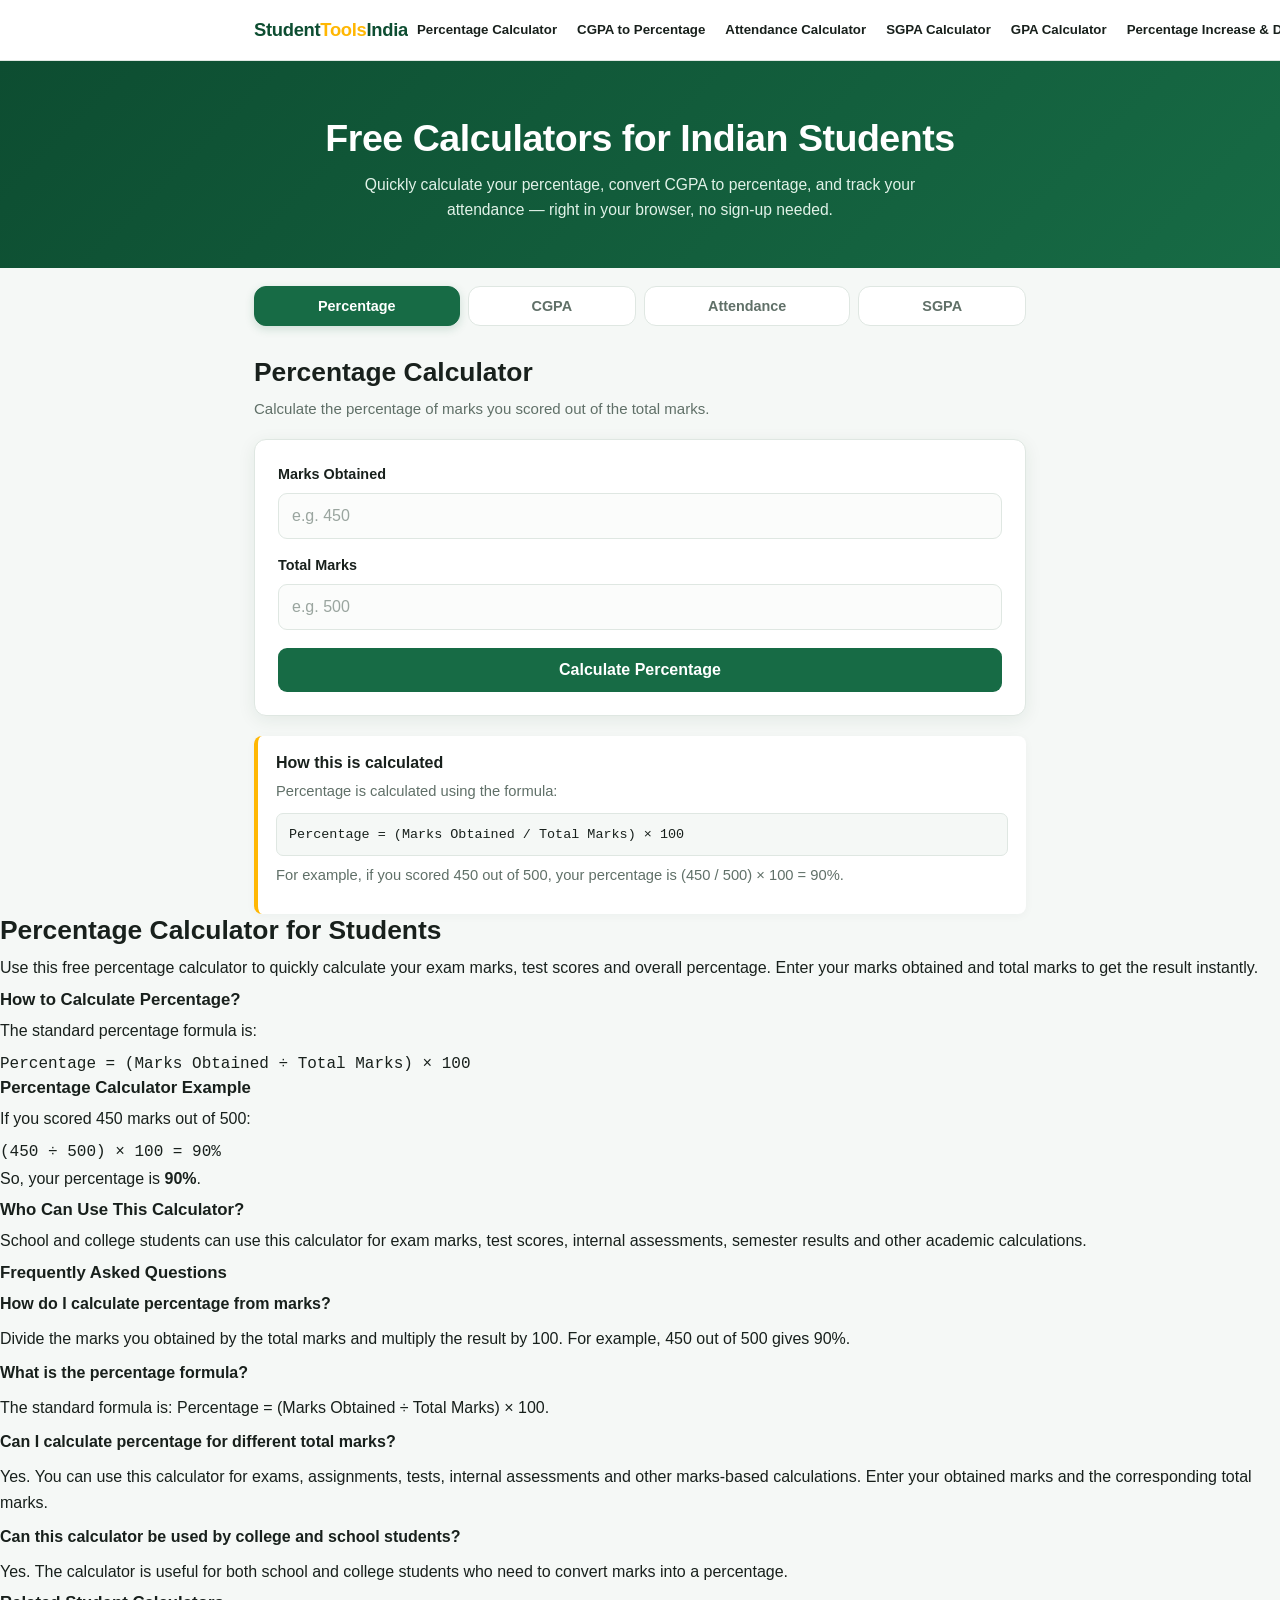
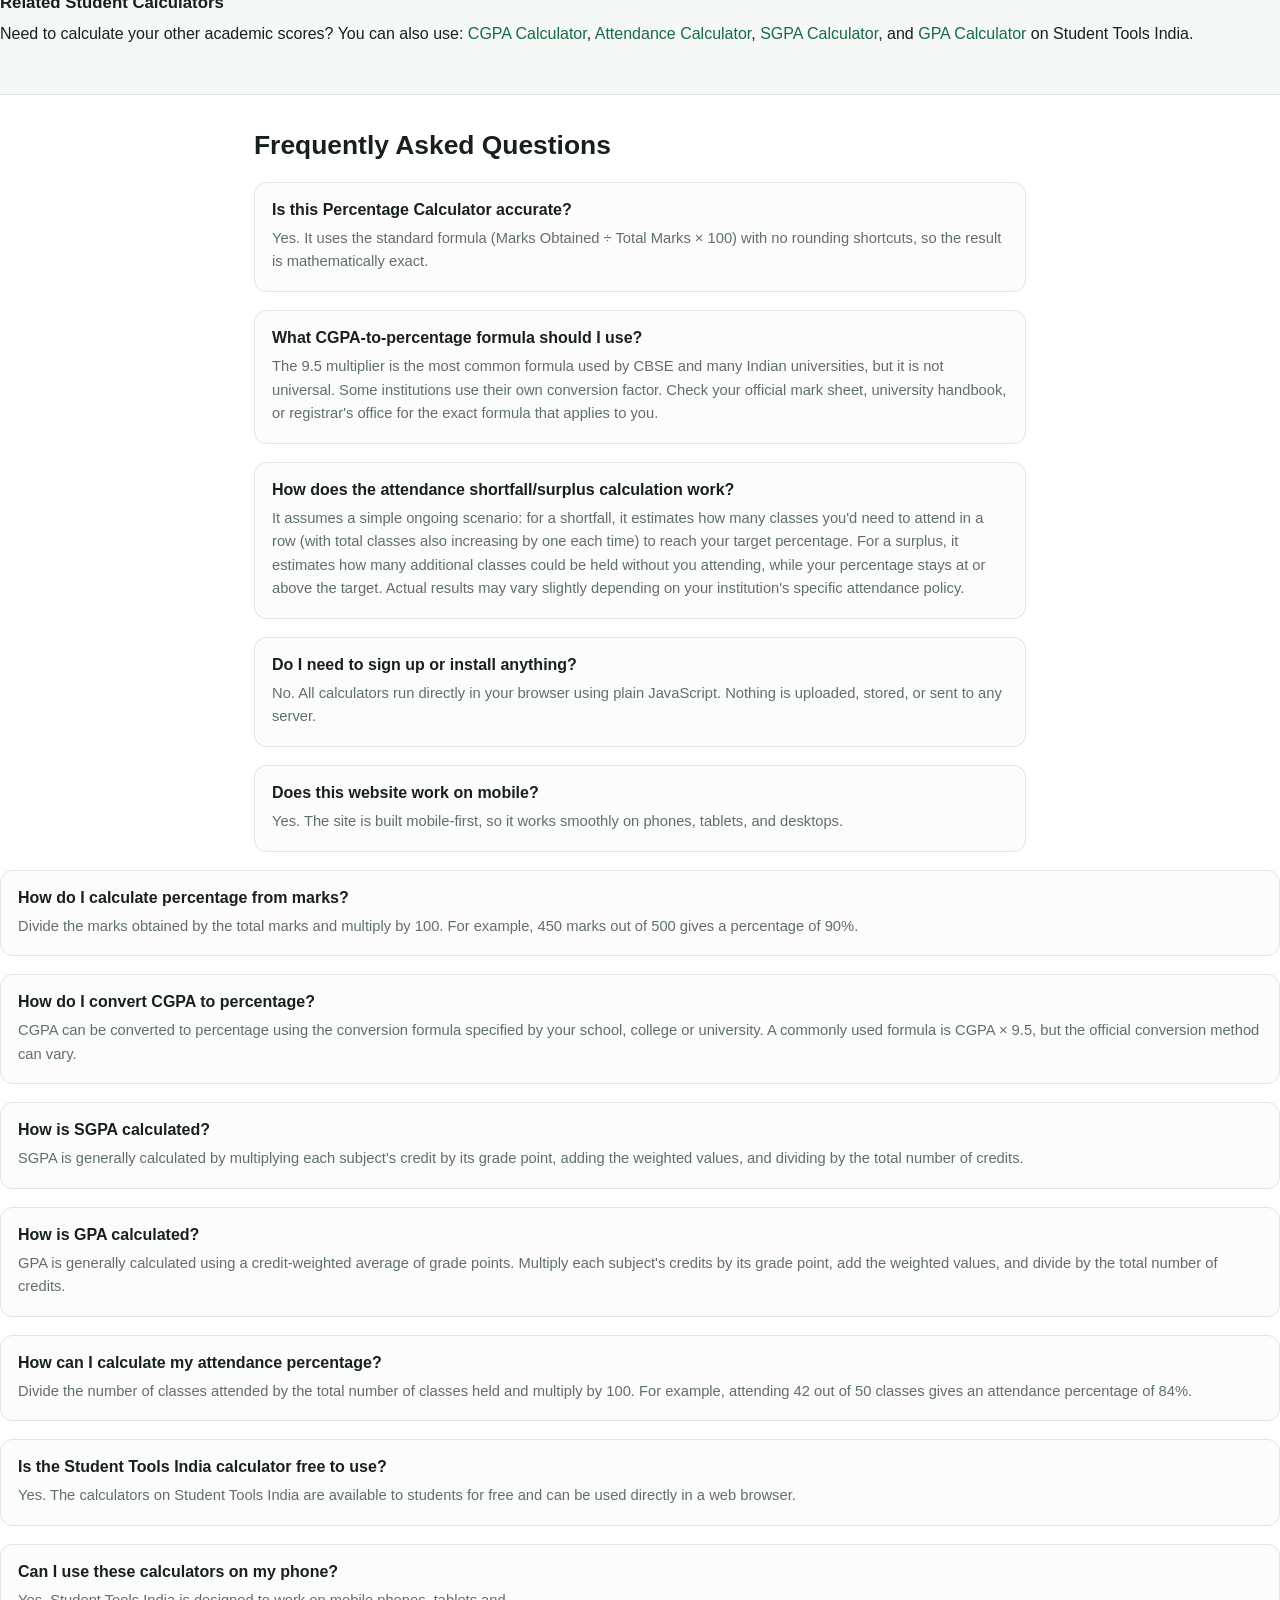
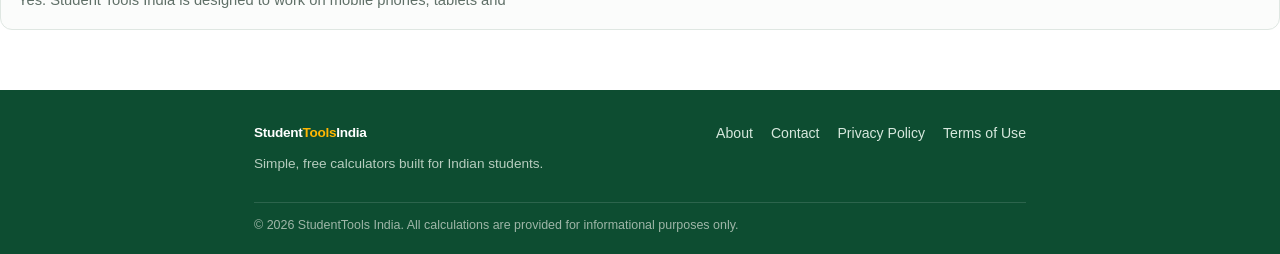
==== commit 50314fc7: "Update index.html" ====
--- a/index.html
+++ b/index.html
@@ -195,11 +195,11 @@
 
 <p>
 Need to calculate your other academic scores?
-You can also use the
-<strong>CGPA Calculator</strong>,
-<strong>Attendance Calculator</strong>,
-<strong>SGPA Calculator</strong>, and
-<strong>GPA Calculator</strong>
+You can also use:
+<a href="#cgpa">CGPA Calculator</a>,
+<a href="#attendance">Attendance Calculator</a>,
+<a href="#sgpa">SGPA Calculator</a>, and
+<a href="#gpa">GPA Calculator</a>
 on Student Tools India.
 </p>
     </section>
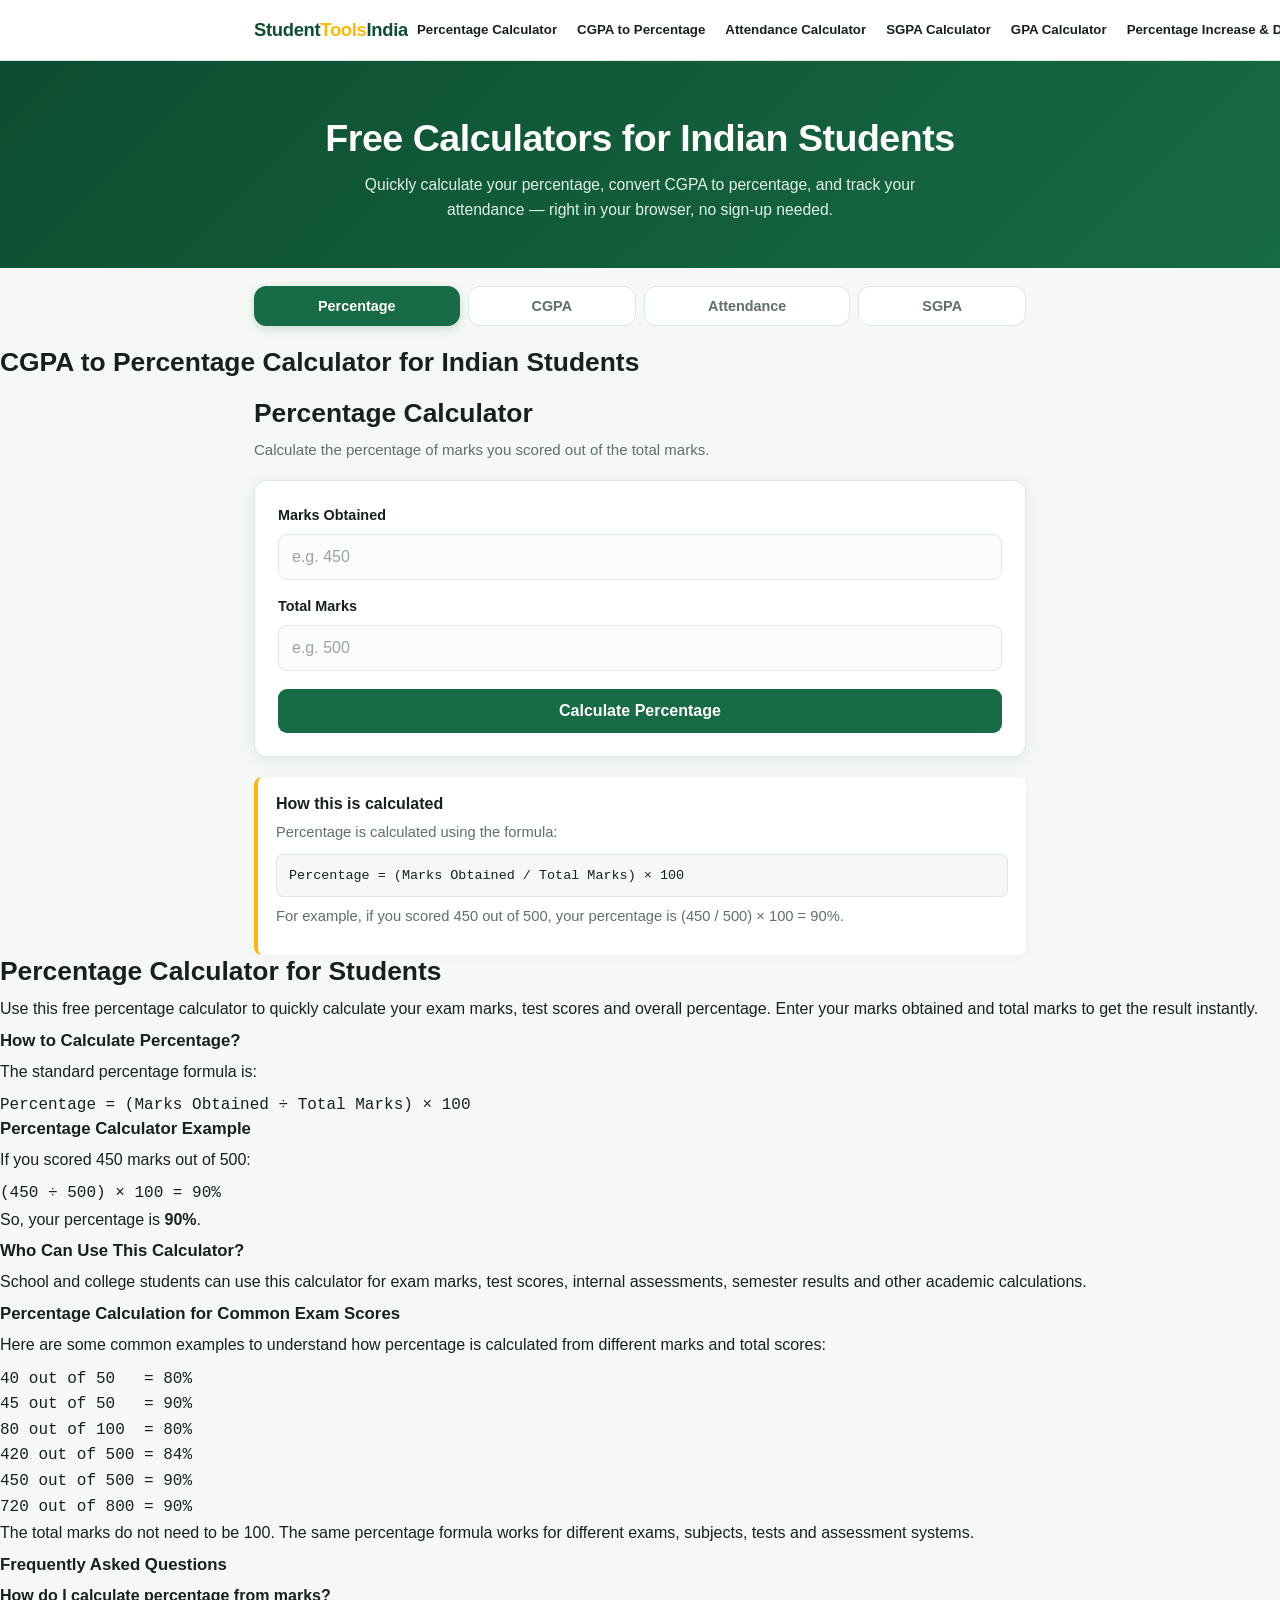
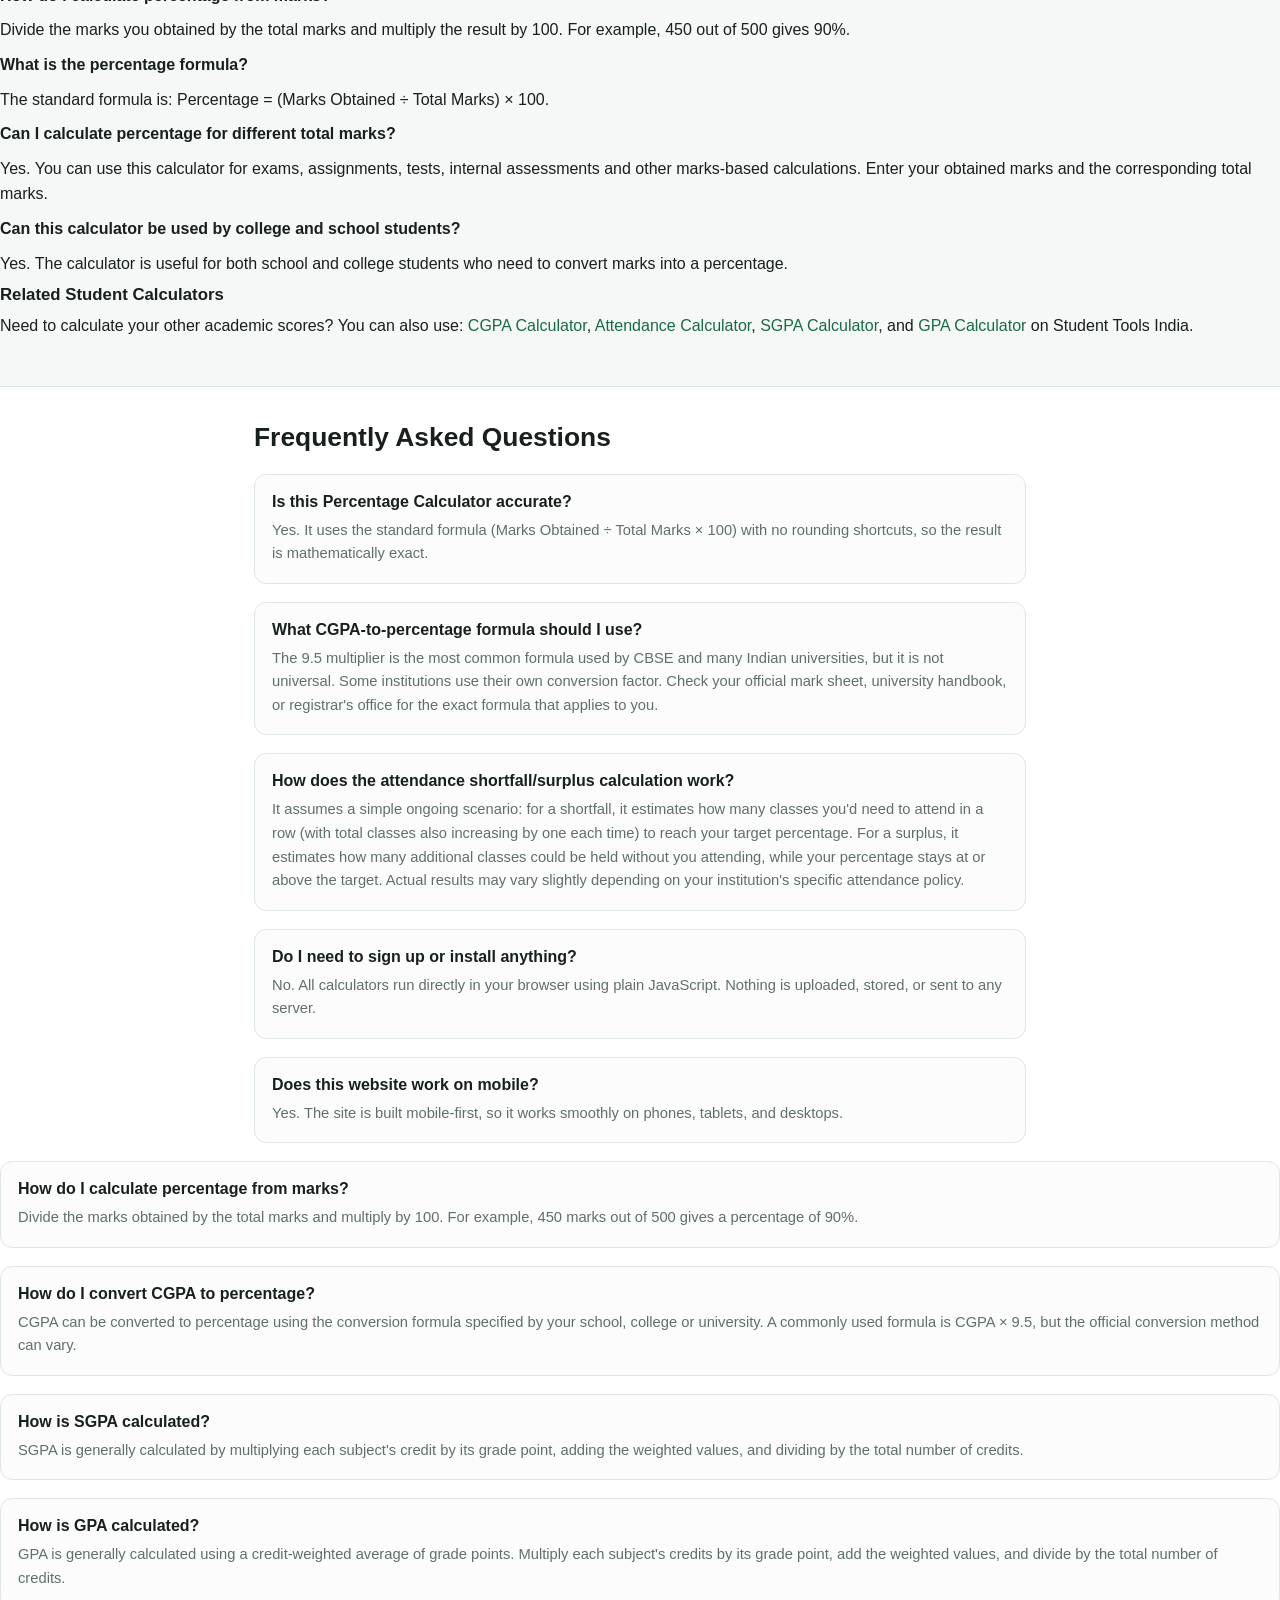
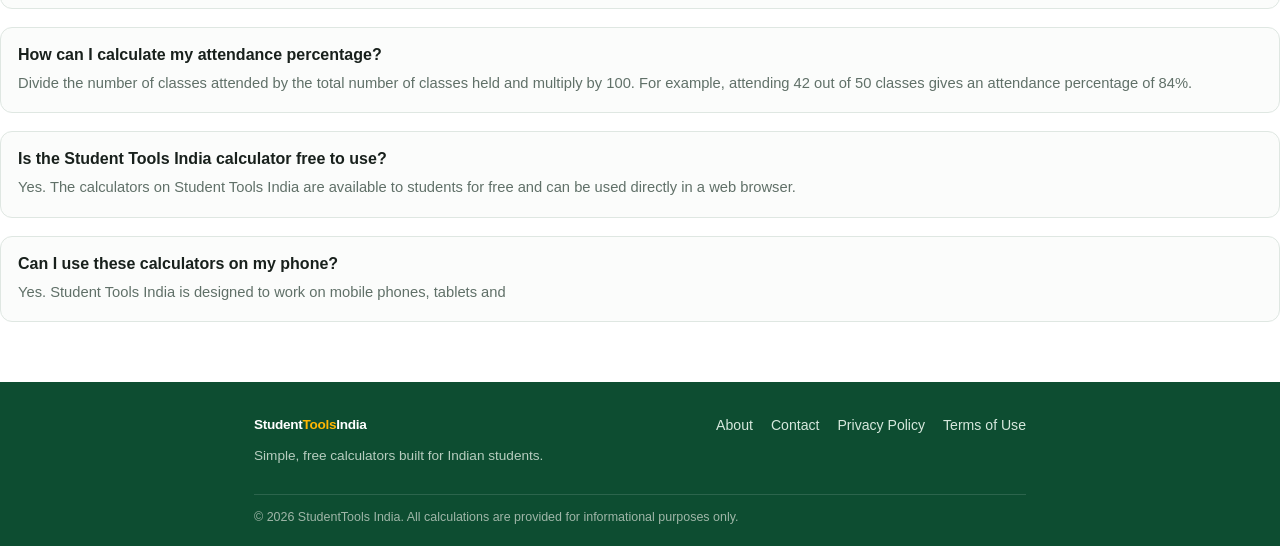
==== commit 6904c109: "Update index.html" ====
--- a/index.html
+++ b/index.html
@@ -81,7 +81,9 @@
       <a href="#faq" class="nav-link">
         FAQ
       </a>
-
+<a href="blog.html" class="nav-link">
+  Blog
+</a>
     </nav>
 
   </div>
@@ -114,7 +116,9 @@
   </div>
 
   <!-- ================= PERCENTAGE CALCULATOR ================= -->
-  <section id="percentage" class="tool-section active" aria-labelledby="percentage-heading">
+  
+  <h2>CGPA to Percentage Calculator for Indian Students</h2>
+<section id="percentage" class="tool-section active" aria-labelledby="percentage-heading">
     <div class="container">
       <h2 id="percentage-heading">Percentage Calculator</h2>
       <p class="tool-sub">Calculate the percentage of marks you scored out of the total marks.</p>
@@ -177,6 +181,26 @@
     test scores, internal assessments, semester results and other academic
     calculations.
   </p>
+   <h3>Percentage Calculation for Common Exam Scores</h3>
+
+<p>
+Here are some common examples to understand how percentage is calculated
+from different marks and total scores:
+</p>
+
+<pre>
+40 out of 50   = 80%
+45 out of 50   = 90%
+80 out of 100  = 80%
+420 out of 500 = 84%
+450 out of 500 = 90%
+720 out of 800 = 90%
+</pre>
+
+<p>
+The total marks do not need to be 100. The same percentage formula works
+for different exams, subjects, tests and assessment systems.
+</p>   
       <h3>Frequently Asked Questions</h3>
 
 <p><strong>How do I calculate percentage from marks?</strong></p>
@@ -236,8 +260,6 @@
       </div>
     </div>
     <section class="seo-content">
-  <h2>CGPA to Percentage Calculator for Indian Students</h2>
-
   <p>
     Use this free CGPA to percentage calculator to convert your CGPA into
     an equivalent percentage quickly. Enter your CGPA and conversion factor
@@ -314,10 +336,13 @@
 <h3>Related Student Calculators</h3>
 
 <p>
-You can also use the Percentage Calculator, Attendance Calculator,
-SGPA Calculator and GPA Calculator available on Student Tools India
-for other academic calculations.
-</p>  
+You can also use:
+<a href="#percentage">Percentage Calculator</a>,
+<a href="#attendance">Attendance Calculator</a>,
+<a href="#sgpa">SGPA Calculator</a>, and
+<a href="#gpa">GPA Calculator</a>
+on Student Tools India for other academic calculations.
+</p>
     </section>
   </section>
 
@@ -456,8 +481,12 @@
 <h3>Related Student Calculators</h3>
 
 <p>
-You can also use the Percentage Calculator, CGPA Calculator, SGPA Calculator
-and GPA Calculator on Student Tools India for other academic calculations.
+You can also use:
+<a href="#percentage">Percentage Calculator</a>,
+<a href="#cgpa">CGPA Calculator</a>,
+<a href="#sgpa">SGPA Calculator</a>, and
+<a href="#gpa">GPA Calculator</a>
+on Student Tools India for other academic calculations.
 </p>
     </section>
   </section>
@@ -594,9 +623,13 @@
 <h3>Related Student Calculators</h3>
 
 <p>
-You can also use the CGPA Calculator, GPA Calculator, Percentage Calculator
-and Attendance Calculator on Student Tools India.
-</p> 
+You can also use:
+<a href="#cgpa">CGPA Calculator</a>,
+<a href="#gpa">GPA Calculator</a>,
+<a href="#percentage">Percentage Calculator</a>, and
+<a href="#attendance">Attendance Calculator</a>
+on Student Tools India for other academic calculations.
+</p>
 </section>
 </section>
  <!-- ================= GPA CALCULATOR ================= -->
@@ -742,9 +775,12 @@
 <h3>Related Student Calculators</h3>
 
 <p>
-You can also use the SGPA Calculator, CGPA Calculator, Percentage Calculator
-and Attendance Calculator on Student Tools India for other academic
-calculations.
+You can also use:
+<a href="#sgpa">SGPA Calculator</a>,
+<a href="#cgpa">CGPA Calculator</a>,
+<a href="#percentage">Percentage Calculator</a>, and
+<a href="#attendance">Attendance Calculator</a>
+on Student Tools India for other academic calculations.
 </p>
   </section>
 </section> 
